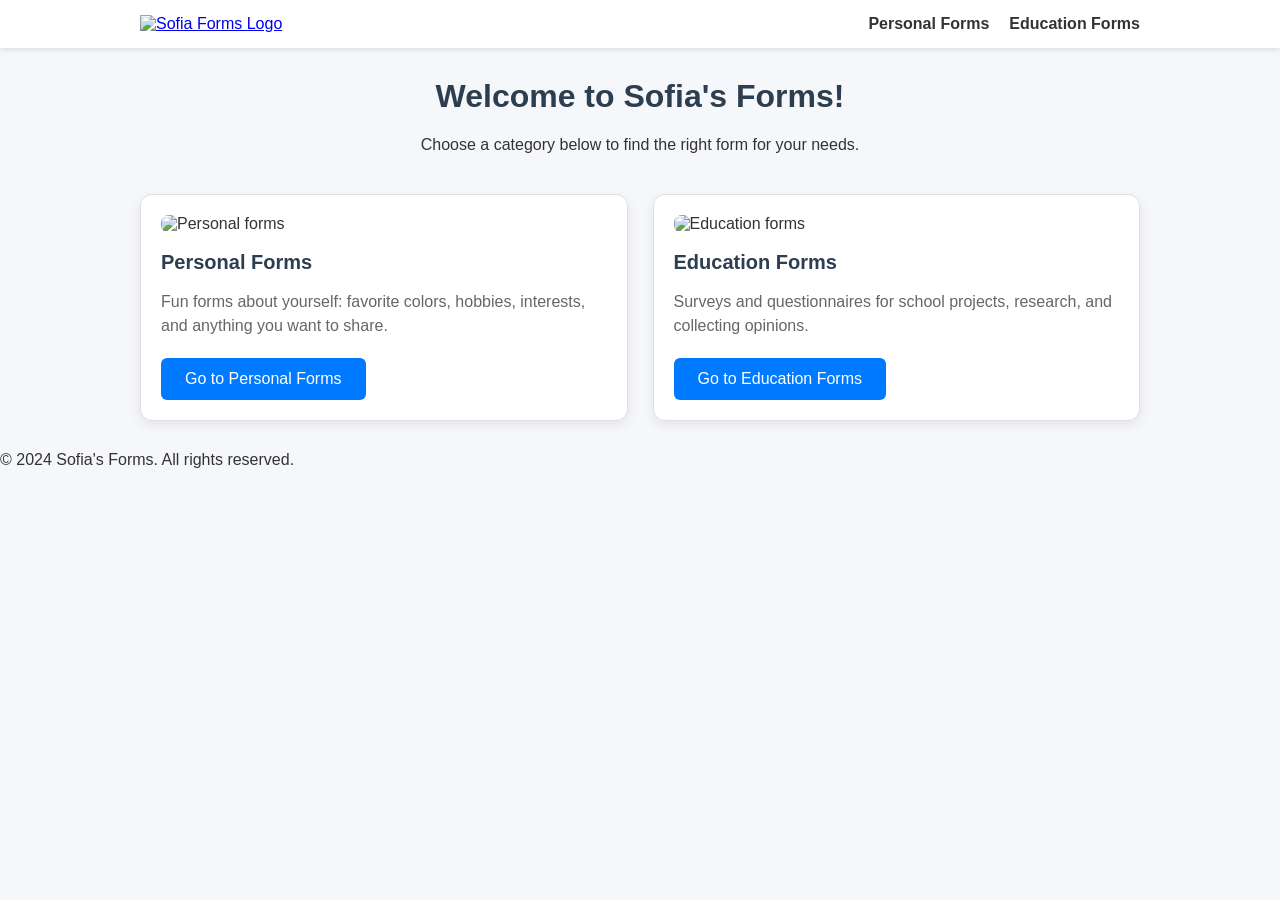
==== index.html @ 3d080122 "Merge pull request #5 from IlyaVoltov/patch-3 Update index.html" ====
<!DOCTYPE html>
<html lang="en">
  <head>
    <meta charset="UTF-8">
    <title>Sofia's Forms</title>
    <link rel="stylesheet" href="style.css">
  </head>
  <body>
    <header>
      <nav class="topbar">
        <a href="index.html" class="logo-link">
          <img src="img/logo1.jpg" alt="Sofia Forms Logo" class="logo-img">
        </a>
        <ul class="nav-links">
          <li><a href="forme.html">Personal Forms</a></li>
          <li><a href="education.html">Education Forms</a></li>
        </ul>
      </nav>
    </header>

    <main class="content">
      <h1>Welcome to Sofia's Forms!</h1>
      <p>Choose a category below to find the right form for your needs.</p>

      <div class="cards-container">
        <article class="card">
          <!-- Замени img/me.jpg на реальную картинку или временно оставь заглушку -->
          <img src="img/me.jpg" alt="Personal forms" class="card-img">
          <h2>Personal Forms</h2>
          <p>Fun forms about yourself: favorite colors, hobbies, interests, and anything you want to share.</p>
          <a href="forme.html" class="btn">Go to Personal Forms</a>
        </article>

        <article class="card">
          <!-- Замени img/education.jpg на реальную картинку -->
          <img src="img/education.jpg" alt="Education forms" class="card-img">
          <h2>Education Forms</h2>
          <p>Surveys and questionnaires for school projects, research, and collecting opinions.</p>
          <a href="education.html" class="btn">Go to Education Forms</a>
        </article>
      </div>
    </main>

    <footer class="site-footer">
      <p>&copy; 2024 Sofia's Forms. All rights reserved.</p>
    </footer>
  </body>
</html>
---- style.css ----
/* Базовые настройки страницы */
body {
  font-family: Arial, sans-serif;
  margin: 0;
  padding: 0;
  background-color: #f5f7fa;
  color: #333;
}

/* Шапка сайта */
header {
  background-color: #ffffff;
  padding: 15px 0;
  box-shadow: 0 2px 5px rgba(0,0,0,0.1);
}

.topbar {
  max-width: 1000px;
  margin: 0 auto;
  display: flex;
  justify-content: space-between;
  align-items: center;
  padding: 0 20px;
}

.logo-img {
  height: 40px;
  width: auto;
}

.nav-links {
  list-style: none;
  margin: 0;
  padding: 0;
  display: flex;
  gap: 20px;
}

.nav-links a {
  text-decoration: none;
  color: #333;
  font-weight: bold;
}

.nav-links a:hover {
  color: #007bff;
}

/* Основной контент */
.content {
  max-width: 1000px;
  margin: 30px auto;
  padding: 0 20px;
  text-align: center;
}

.content h1 {
  color: #2c3e50;
}

/* Контейнер карточек */
.cards-container {
  display: flex;
  gap: 25px;
  flex-wrap: wrap;
  justify-content: center;
  margin-top: 40px;
}

/* Карточка */
.card {
  flex: 1 1 300px; /* Карточка занимает место, минимум 300px */
  background: #ffffff;
  border: 1px solid #e0e0e0;
  border-radius: 12px;
  padding: 20px;
  box-shadow: 0 4px 12px rgba(0,0,0,0.08);
  text-align: left;
}

.card-img {
  width: 100%;
  height: 220px;
  object-fit: cover; /* Картинка заполняет блок, не искажаясь */
  border-radius: 8px;
  margin-bottom: 18px;
}

.card h2 {
  margin: 0 0 12px 0;
  color: #2c3e50;
  font-size: 20px;
}

.card p {
  color: #666;
  line-height: 1.5;
  margin-bottom: 20px;
}

/* Кнопка */
.btn {
  display: inline-block;
  padding: 12px 24px;
  background-color: #007bff;
  color: white;
  text-decoration: none;
  border-radius: 6px;
  font-weight:
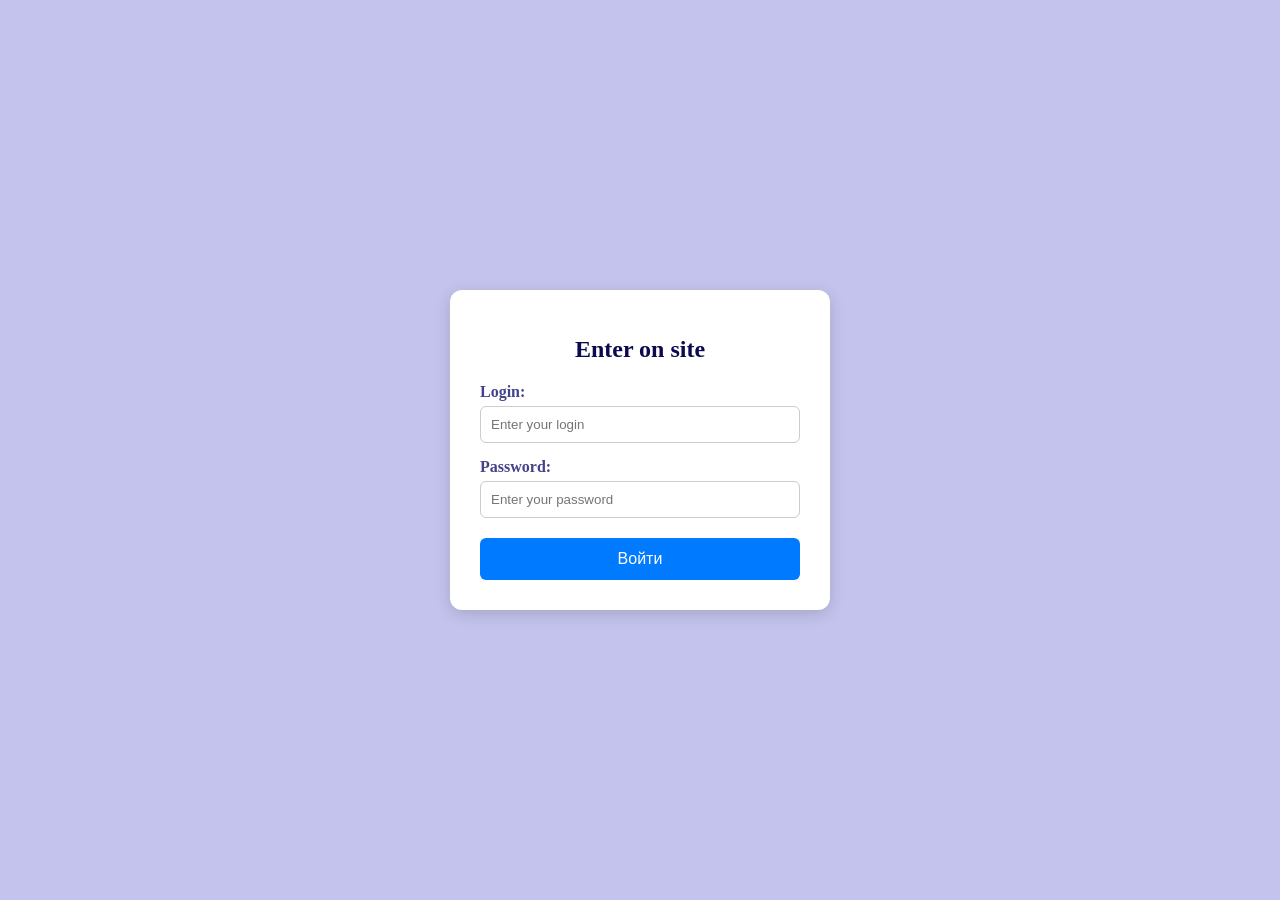
==== commit 01798431: "Merge pull request #7 from IlyaVoltov/patch-5 fix index.html" ====
--- a/index.html
+++ b/index.html
@@ -6,15 +6,19 @@
     <link rel="stylesheet" href="style.css">
   </head>
   <body>
+
     <header>
       <nav class="topbar">
         <a href="index.html" class="logo-link">
           <img src="img/logo1.jpg" alt="Sofia Forms Logo" class="logo-img">
         </a>
+
         <ul class="nav-links">
           <li><a href="forme.html">Personal Forms</a></li>
           <li><a href="education.html">Education Forms</a></li>
         </ul>
+
+        <button id="logoutBtn">Выйти</button>
       </nav>
     </header>
 
@@ -24,16 +28,14 @@
 
       <div class="cards-container">
         <article class="card">
-          <!-- Замени img/me.jpg на реальную картинку или временно оставь заглушку -->
-          <img src="img/me.jpg" alt="Personal forms" class="card-img">
+          <img src="https://via.placeholder.com/300x220" alt="Заглушка">
           <h2>Personal Forms</h2>
           <p>Fun forms about yourself: favorite colors, hobbies, interests, and anything you want to share.</p>
           <a href="forme.html" class="btn">Go to Personal Forms</a>
         </article>
 
         <article class="card">
-          <!-- Замени img/education.jpg на реальную картинку -->
-          <img src="img/education.jpg" alt="Education forms" class="card-img">
+          <img src="https://via.placeholder.com/300x220" alt="Заглушка">
           <h2>Education Forms</h2>
           <p>Surveys and questionnaires for school projects, research, and collecting opinions.</p>
           <a href="education.html" class="btn">Go to Education Forms</a>
@@ -44,5 +46,34 @@
     <footer class="site-footer">
       <p>&copy; 2024 Sofia's Forms. All rights reserved.</p>
     </footer>
+
+
+    <script>
+      document.addEventListener('DOMContentLoaded', () => {
+
+        const isLoggedIn = localStorage.getItem('isLoggedIn');
+        if (!isLoggedIn) {
+          window.location.href = 'login.html';
+          return; 
+        }
+
+        const userName = localStorage.getItem('userName') || 'Пользователь';
+        const header = document.querySelector('header');
+        const newSpan = document.createElement('span');
+        newSpan.textContent = ` | Привет, ${userName}`;
+        newSpan.style.marginLeft = '10px';
+        newSpan.style.color = '#555';
+        header.appendChild(newSpan);
+
+        const logoutBtn = document.getElementById('logoutBtn');
+        if (logoutBtn) {
+          logoutBtn.addEventListener('click', () => {
+            localStorage.removeItem('isLoggedIn');
+            localStorage.removeItem('userName');
+            window.location.href = 'login.html';
+          });
+        }
+      });
+    </script>
   </body>
 </html>
--- a/style.css
+++ b/style.css
@@ -1,4 +1,3 @@
-/* Базовые настройки страницы */
 body {
   font-family: Arial, sans-serif;
   margin: 0;
@@ -11,15 +10,18 @@
 header {
   background-color: #ffffff;
   padding: 15px 0;
-  box-shadow: 0 2px 5px rgba(0,0,0,0.1);
+  box-shadow: 0 2px 5px rgba(0, 0, 0, 0.1);
+  position: sticky;
+  top: 0;
+  z-index: 100;
 }
 
 .topbar {
   max-width: 1000px;
   margin: 0 auto;
   display: flex;
-  justify-content: space-between;
-  align-items: center;
+  justify-content: space-between; 
+  align-items: center;            
   padding: 0 20px;
 }
 
@@ -28,6 +30,7 @@
   width: auto;
 }
 
+/* Меню навигации */
 .nav-links {
   list-style: none;
   margin: 0;
@@ -39,11 +42,28 @@
 .nav-links a {
   text-decoration: none;
   color: #333;
-  font-weight: bold;
+  font-weight: 600;
 }
 
 .nav-links a:hover {
   color: #007bff;
+}
+
+/* Кнопка «Выйти» */
+#logoutBtn {
+  padding: 8px 16px;
+  background-color: #dc3545;
+  color: white;
+  border: none;
+  border-radius: 6px;
+  cursor: pointer;
+  font-size: 14px;
+  font-weight: 600;
+  transition: background-color 0.2s ease;
+}
+
+#logoutBtn:hover {
+  background-color: #c82333;
 }
 
 /* Основной контент */
@@ -69,19 +89,21 @@
 
 /* Карточка */
 .card {
-  flex: 1 1 300px; /* Карточка занимает место, минимум 300px */
+  flex: 1 1 300px;
   background: #ffffff;
   border: 1px solid #e0e0e0;
   border-radius: 12px;
   padding: 20px;
-  box-shadow: 0 4px 12px rgba(0,0,0,0.08);
+  box-shadow: 0 4px 12px rgba(0, 0, 0, 0.08);
   text-align: left;
+  display: flex;
+  flex-direction: column;
 }
 
 .card-img {
   width: 100%;
   height: 220px;
-  object-fit: cover; /* Картинка заполняет блок, не искажаясь */
+  object-fit: cover;
   border-radius: 8px;
   margin-bottom: 18px;
 }
@@ -96,9 +118,10 @@
   color: #666;
   line-height: 1.5;
   margin-bottom: 20px;
+  flex-grow: 1;
 }
 
-/* Кнопка */
+/* Кнопка внутри карточки */
 .btn {
   display: inline-block;
   padding: 12px 24px;
@@ -106,4 +129,14 @@
   color: white;
   text-decoration: none;
   border-radius: 6px;
-  font-weight:
+  font-weight: 600;
+  transition: background-color 0.2s ease, transform 0.1s ease;
+}
+
+.btn:hover {
+  background-color: #0056b3;
+}
+
+.btn:active {
+  transform: scale(0.98);
+}
